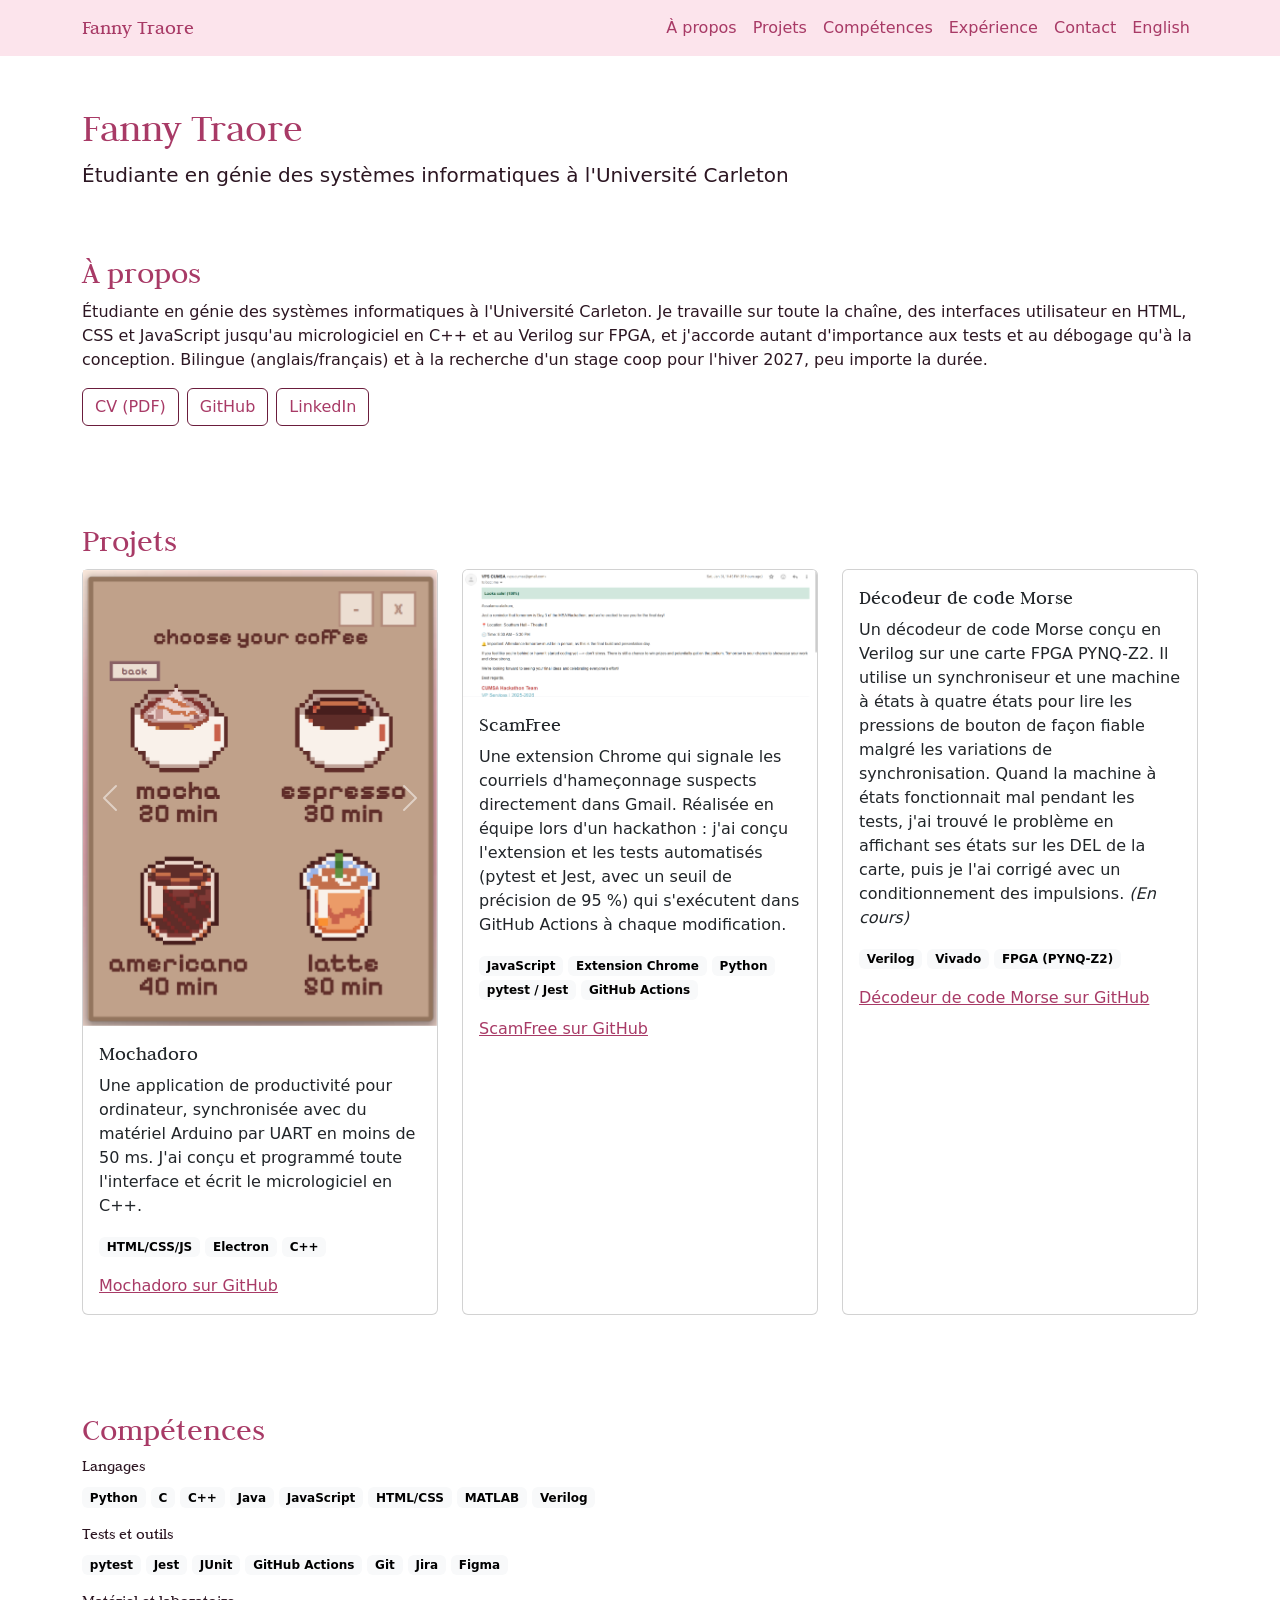
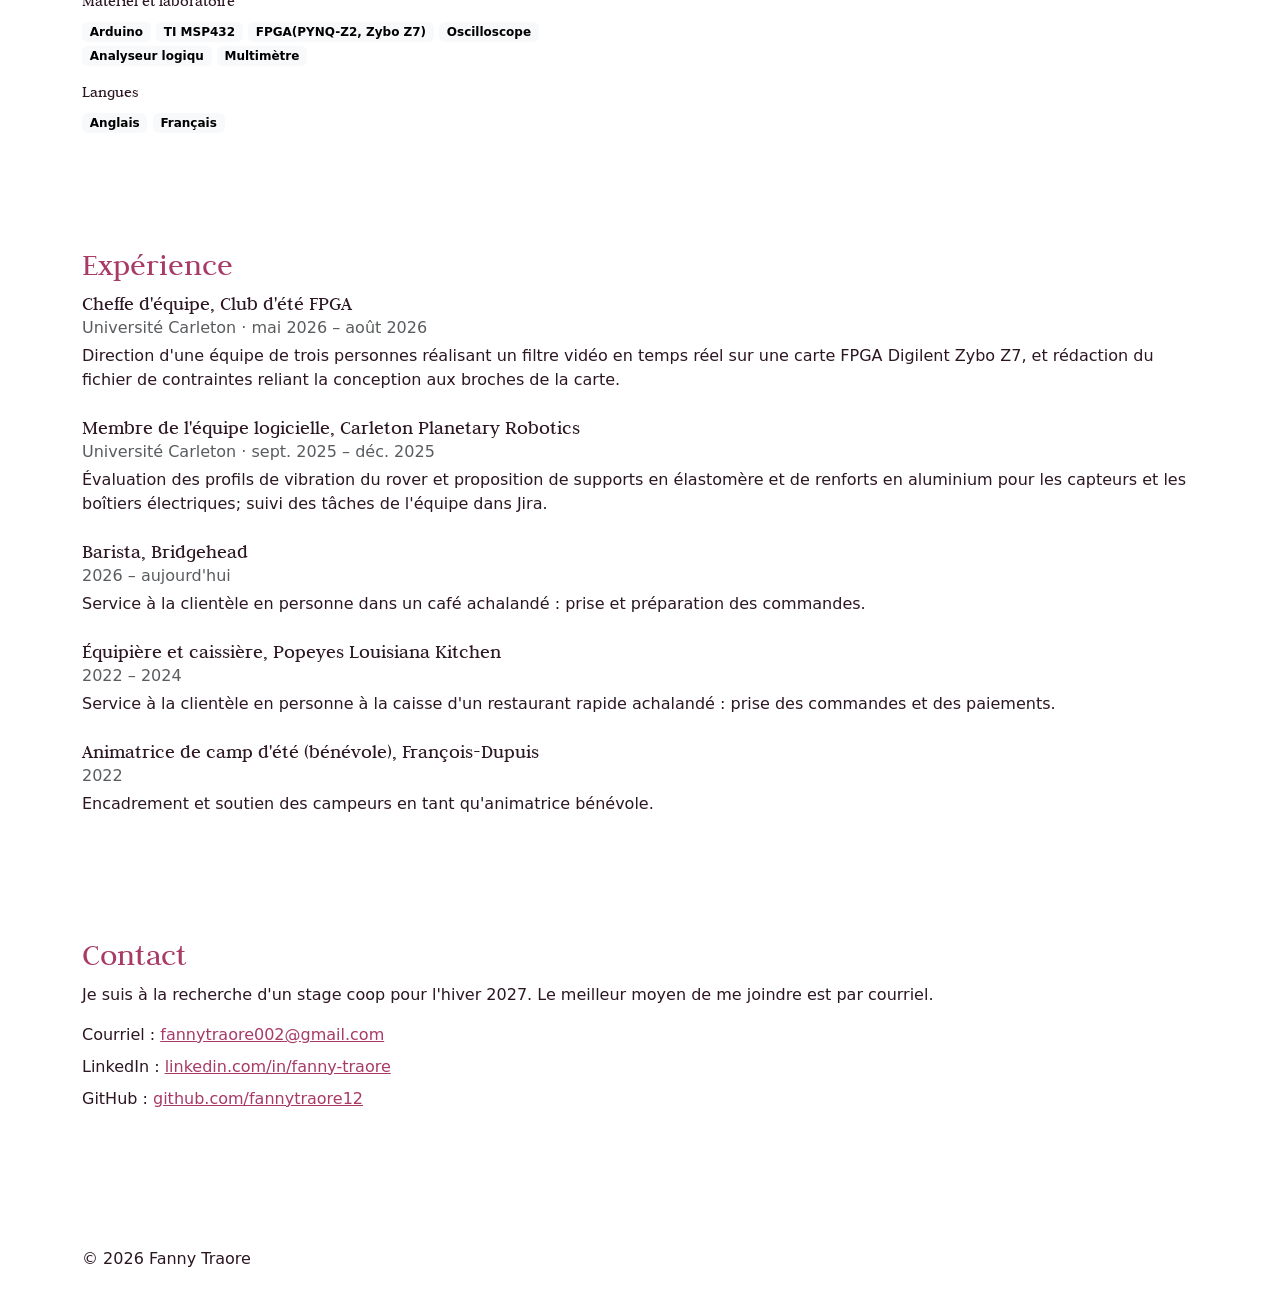
==== fr.html @ 6955444a "Added contacts french and english version" ====
<!DOCTYPE html>
<html lang="fr">
<head>
    <meta charset="UTF-8">
    <meta name="viewport" content="width=device-width, initial-scale=1">
    <meta name="description" content="Portfolio de Fanny Traore, étudiante en génie des systèmes informatiques à l'Université Carleton.">
    <title>Fanny Traore | Portfolio en génie des systèmes informatiques</title>
    <link rel="preconnect" href="https://fonts.googleapis.com">
    <link rel="preconnect" href="https://fonts.gstatic.com" crossorigin>
    <link href="https://fonts.googleapis.com/css2?family=Judson:wght@400;700&display=swap" rel="stylesheet">
    <link href="https://cdn.jsdelivr.net/npm/bootstrap@5.3.3/dist/css/bootstrap.min.css" rel="stylesheet">
    <link href="style.css" rel="stylesheet">
</head>
<body>
    <a href="#main" class="visually-hidden-focusable">Aller au contenu</a>

    <header>
        <nav class="navbar navbar-expand-md" aria-label="Navigation principale">
            <div class="container">
                <a class="navbar-brand" href="#">Fanny Traore</a>
                <button class="navbar-toggler" type="button" data-bs-toggle="collapse"
                        data-bs-target="#navLinks" aria-controls="navLinks"
                        aria-expanded="false" aria-label="Ouvrir le menu">
                    <span class="navbar-toggler-icon"></span>
                </button>
                <div class="collapse navbar-collapse" id="navLinks">
                    <ul class="navbar-nav ms-auto">
                        <li class="nav-item"><a class="nav-link" href="#about">À propos</a></li>
                        <li class="nav-item"><a class="nav-link" href="#projects">Projets</a></li>
                        <li class="nav-item"><a class="nav-link" href="#skills">Compétences</a></li>
                        <li class="nav-item"><a class="nav-link" href="#experience">Expérience</a></li>
                        <li class="nav-item"><a class="nav-link" href="#contact">Contact</a></li>
                        <li class="nav-item"><a class="nav-link" href="index.html" lang="en" hreflang="en">English</a></li>
                    </ul>
                </div>
            </div>
        </nav>
    </header>

    <main id="main" class="container py-5">
        <h1>Fanny Traore</h1>
        <p class="lead">Étudiante en génie des systèmes informatiques à l'Université Carleton</p>

        <section id="about" class="py-5">
            <h2>À propos</h2>
            <p>Étudiante en génie des systèmes informatiques à l'Université Carleton. Je travaille sur toute la chaîne, des interfaces utilisateur en HTML, CSS et JavaScript jusqu'au micrologiciel en C++ et au Verilog sur FPGA, et j'accorde autant d'importance aux tests et au débogage qu'à la conception. Bilingue (anglais/français) et à la recherche d'un stage coop pour l'hiver 2027, peu importe la durée.</p>
            <div class="d-flex gap-2 mt-3">
                <a href="Fanny_Traore_CV_General_FR.pdf" class="btn btn-outline-primary">CV (PDF)</a>
                <a href="https://github.com/fannytraore12" class="btn btn-outline-primary">GitHub</a>
                <a href="https://linkedin.com/in/fanny-traore" class="btn btn-outline-primary">LinkedIn</a>
            </div>
        </section>

        <section id="projects" class="py-5">
            <h2>Projets</h2>
            <div class="row g-4">

                <div class="col-md-4">
                    <article class="card h-100">
                        <div id="mochadoroCarousel" class="carousel slide">
                            <div class="carousel-inner">
                                <div class="carousel-item active">
                                    <img src="images/mochadoro_1.png" class="d-block w-100" alt="Écran de minuterie de Mochadoro avec les commandes de session">
                                </div>
                                <div class="carousel-item">
                                    <img src="images/mochadoro_2.png" class="d-block w-100" alt="Carte Arduino avec DEL RVB et afficheur à 7 segments câblés pour Mochadoro">
                                </div>
                            </div>
                            <button class="carousel-control-prev" type="button" data-bs-target="#mochadoroCarousel" data-bs-slide="prev">
                                <span class="carousel-control-prev-icon" aria-hidden="true"></span>
                                <span class="visually-hidden">Image précédente</span>
                            </button>
                            <button class="carousel-control-next" type="button" data-bs-target="#mochadoroCarousel" data-bs-slide="next">
                                <span class="carousel-control-next-icon" aria-hidden="true"></span>
                                <span class="visually-hidden">Image suivante</span>
                            </button>
                        </div>
                        <div class="card-body">
                            <h3 class="card-title h5">Mochadoro</h3>
                            <p class="card-text">Une application de productivité pour ordinateur, synchronisée avec du matériel Arduino par UART en moins de 50 ms. J'ai conçu et programmé toute l'interface et écrit le micrologiciel en C++.</p>
                            <p>
                                <span class="badge text-bg-light">HTML/CSS/JS</span>
                                <span class="badge text-bg-light">Electron</span>
                                <span class="badge text-bg-light">C++</span>
                            </p>
                            <a href="https://github.com/fannytraore12/mochadoro" class="card-link">Mochadoro sur GitHub</a>
                        </div>
                    </article>
                </div>
                <div class="col-md-4">
                    <article class="card h-100">
                        <img src="images/scamfree.png" class="card-img-top"
                             alt="Alerte d'hameçonnage de ScamFree affichée dans une boîte de réception Gmail">
                        <div class="card-body">
                            <h3 class="card-title h5">ScamFree</h3>
                            <p class="card-text">Une extension Chrome qui signale les courriels d'hameçonnage suspects directement dans Gmail. Réalisée en équipe lors d'un hackathon : j'ai conçu l'extension et les tests automatisés (pytest et Jest, avec un seuil de précision de 95 %) qui s'exécutent dans GitHub Actions à chaque modification.</p>
                            <p>
                                <span class="badge text-bg-light">JavaScript</span>
                                <span class="badge text-bg-light">Extension Chrome</span>
                                <span class="badge text-bg-light">Python</span>
                                <span class="badge text-bg-light">pytest / Jest</span>
                                <span class="badge text-bg-light">GitHub Actions</span>
                            </p>
                            <a href="https://github.com/fannytraore12/ScamFree" class="card-link">ScamFree sur GitHub</a>
                        </div>
                    </article>
                </div>
                <div class="col-md-4">
                    <article class="card h-100">
                        <!-- Add the board photo here once images/morsecode.png exists:
                        <img src="images/morsecode.png" class="card-img-top"
                             alt="Carte FPGA PYNQ-Z2 avec des DEL allumées pendant le décodage d'un signal Morse"> -->
                        <div class="card-body">
                            <h3 class="card-title h5">Décodeur de code Morse</h3>
                            <p class="card-text">Un décodeur de code Morse conçu en Verilog sur une carte FPGA PYNQ-Z2. Il utilise un synchroniseur et une machine à états à quatre états pour lire les pressions de bouton de façon fiable malgré les variations de synchronisation. Quand la machine à états fonctionnait mal pendant les tests, j'ai trouvé le problème en affichant ses états sur les DEL de la carte, puis je l'ai corrigé avec un conditionnement des impulsions. <em>(En cours)</em></p>
                            <p>
                                <span class="badge text-bg-light">Verilog</span>
                                <span class="badge text-bg-light">Vivado</span>
                                <span class="badge text-bg-light">FPGA (PYNQ-Z2)</span>
                            </p>
                            <a href="https://github.com/fannytraore12/MorseCode_decoder" class="card-link">Décodeur de code Morse sur GitHub</a>
                        </div>
                    </article>
                </div>

            </div>
        </section>

        <section id="skills" class="py-5">
            <h2>Compétences</h2>
                        <div class="row g-4">
                <div class="col-md-6">
                    <h3 class="h6">Langages</h3>
                    <p>
                        <span class="badge text-bg-light">Python</span>
                        <span class="badge text-bg-light">C</span>
                        <span class="badge text-bg-light">C++</span>
                        <span class="badge text-bg-light">Java</span>
                        <span class="badge text-bg-light">JavaScript</span>
                        <span class="badge text-bg-light">HTML/CSS</span>
                        <span class="badge text-bg-light">MATLAB</span>
                        <span class="badge text-bg-light">Verilog</span>
                    </p>
                </div>
            </div>
             <div class="row g-4">
                <div class="col-md-6">
                    <h3 class="h6">Tests et outils</h3>
                    <p>
                        <span class="badge text-bg-light">pytest</span>
                        <span class="badge text-bg-light">Jest</span>
                        <span class="badge text-bg-light">JUnit</span>
                        <span class="badge text-bg-light">GitHub Actions</span>
                        <span class="badge text-bg-light">Git</span>
                        <span class="badge text-bg-light">Jira</span>
                        <span class="badge text-bg-light">Figma</span>
                    </p>
                </div>
            </div>
             <div class="row g-4">
                <div class="col-md-6">
                    <h3 class="h6">Matériel et laboratoire</h3>
                    <p>
                        <span class="badge text-bg-light">Arduino</span>
                        <span class="badge text-bg-light">TI MSP432</span>
                        <span class="badge text-bg-light">FPGA(PYNQ-Z2, Zybo Z7)</span>
                        <span class="badge text-bg-light">Oscilloscope</span>
                        <span class="badge text-bg-light">Analyseur logiqu</span>
                        <span class="badge text-bg-light">Multimètre</span>
                    </p>
                </div>
            </div>
             <div class="row g-4">
                <div class="col-md-6">
                    <h3 class="h6">Langues</h3>
                    <p>
                        <span class="badge text-bg-light">Anglais</span>
                        <span class="badge text-bg-light">Français</span>
                    </p>
                </div>
            </div>
        </section>
        <section id="experience" class="py-5">
            <h2>Expérience</h2>
            <ul class="list-unstyled">
                <li class="mb-4">
                    <h3 class="h5 mb-0">Cheffe d'équipe, Club d'été FPGA</h3>
                    <p class="text-body-secondary mb-1">Université Carleton · mai 2026 – août 2026</p>
                    <p>Direction d'une équipe de trois personnes réalisant un filtre vidéo en temps réel sur une carte FPGA Digilent Zybo Z7, et rédaction du fichier de contraintes reliant la conception aux broches de la carte.</p>
                </li>
                <li class="mb-4">
                    <h3 class="h5 mb-0">Membre de l'équipe logicielle, Carleton Planetary Robotics</h3>
                    <p class="text-body-secondary mb-1">Université Carleton · sept. 2025 – déc. 2025</p>
                    <p>Évaluation des profils de vibration du rover et proposition de supports en élastomère et de renforts en aluminium pour les capteurs et les boîtiers électriques; suivi des tâches de l'équipe dans Jira.</p>
                </li>
                <li class="mb-4">
                    <h3 class="h5 mb-0">Barista, Bridgehead</h3>
                    <p class="text-body-secondary mb-1">2026 – aujourd'hui</p>
                    <p>Service à la clientèle en personne dans un café achalandé : prise et préparation des commandes.</p>
                </li>
                <li class="mb-4">
                    <h3 class="h5 mb-0">Équipière et caissière, Popeyes Louisiana Kitchen</h3>
                    <p class="text-body-secondary mb-1">2022 – 2024</p>
                    <p>Service à la clientèle en personne à la caisse d'un restaurant rapide achalandé : prise des commandes et des paiements.</p>
                </li>
                <li class="mb-4">
                    <h3 class="h5 mb-0">Animatrice de camp d'été (bénévole), François-Dupuis</h3>
                    <p class="text-body-secondary mb-1">2022</p>
                    <p>Encadrement et soutien des campeurs en tant qu'animatrice bénévole.</p>
                </li>
            </ul>
        </section>
        <section id="contact" class="py-5">
            <h2>Contact</h2>
            <p>Je suis à la recherche d'un stage coop pour l'hiver 2027. Le meilleur moyen de me joindre est par courriel.</p>
            <ul class="list-unstyled">
                <li class="mb-2">Courriel : <a href="mailto:fannytraore002@gmail.com">fannytraore002@gmail.com</a></li>
                <li class="mb-2">LinkedIn : <a href="https://linkedin.com/in/fanny-traore">linkedin.com/in/fanny-traore</a></li>
                <li class="mb-2">GitHub : <a href="https://github.com/fannytraore12">github.com/fannytraore12</a></li>
        </ul>
    </section>
    </main>

    <footer class="container py-4">
        <p>&copy; 2026 Fanny Traore</p>
    </footer>

    <script src="https://cdn.jsdelivr.net/npm/bootstrap@5.3.3/dist/js/bootstrap.bundle.min.js"></script>
</body>
</html>
---- style.css ----
:root{
    --pink-accents:  #a83a66;
    --pink-dark: #6b1d3d;
    --pink-soft: #FCE4EC;
    --text: #2c1622;  
}

h1, h2, h3, .navbar-brand{
    font-family: "Judson", serif;
    color: var(--pink-accents);
}

.navbar{
    background-color: var(--pink-soft);
}
.navbar, .nav-link{
    color: var(--pink-accents);
}
.vavbar, nav-link:hover{
    color:var(--pink-dark);
}
a{
    color:var(--pink-accents);
}
a:hover{
    color:var(--pink-dark);
}

a:focus-visible{
    outline: 3px solid var(--pink-dark);
    outline-offset: 2px;
}

body{
    color: var(--text);
}

.btn-outline-primary{
    --bs-btn-color: var(--pink-accents);
    --bs-btn-border: var(--pink-accents);
    --bs-btn-hover-color: var(#fff);
    --bs-btn-hover-bg: var(--pink-dark);
    --bs-btn-border-color: var(--pink-dark);
    --bs-btn-focus-shadow-rgb: 168, 58, 102;
}
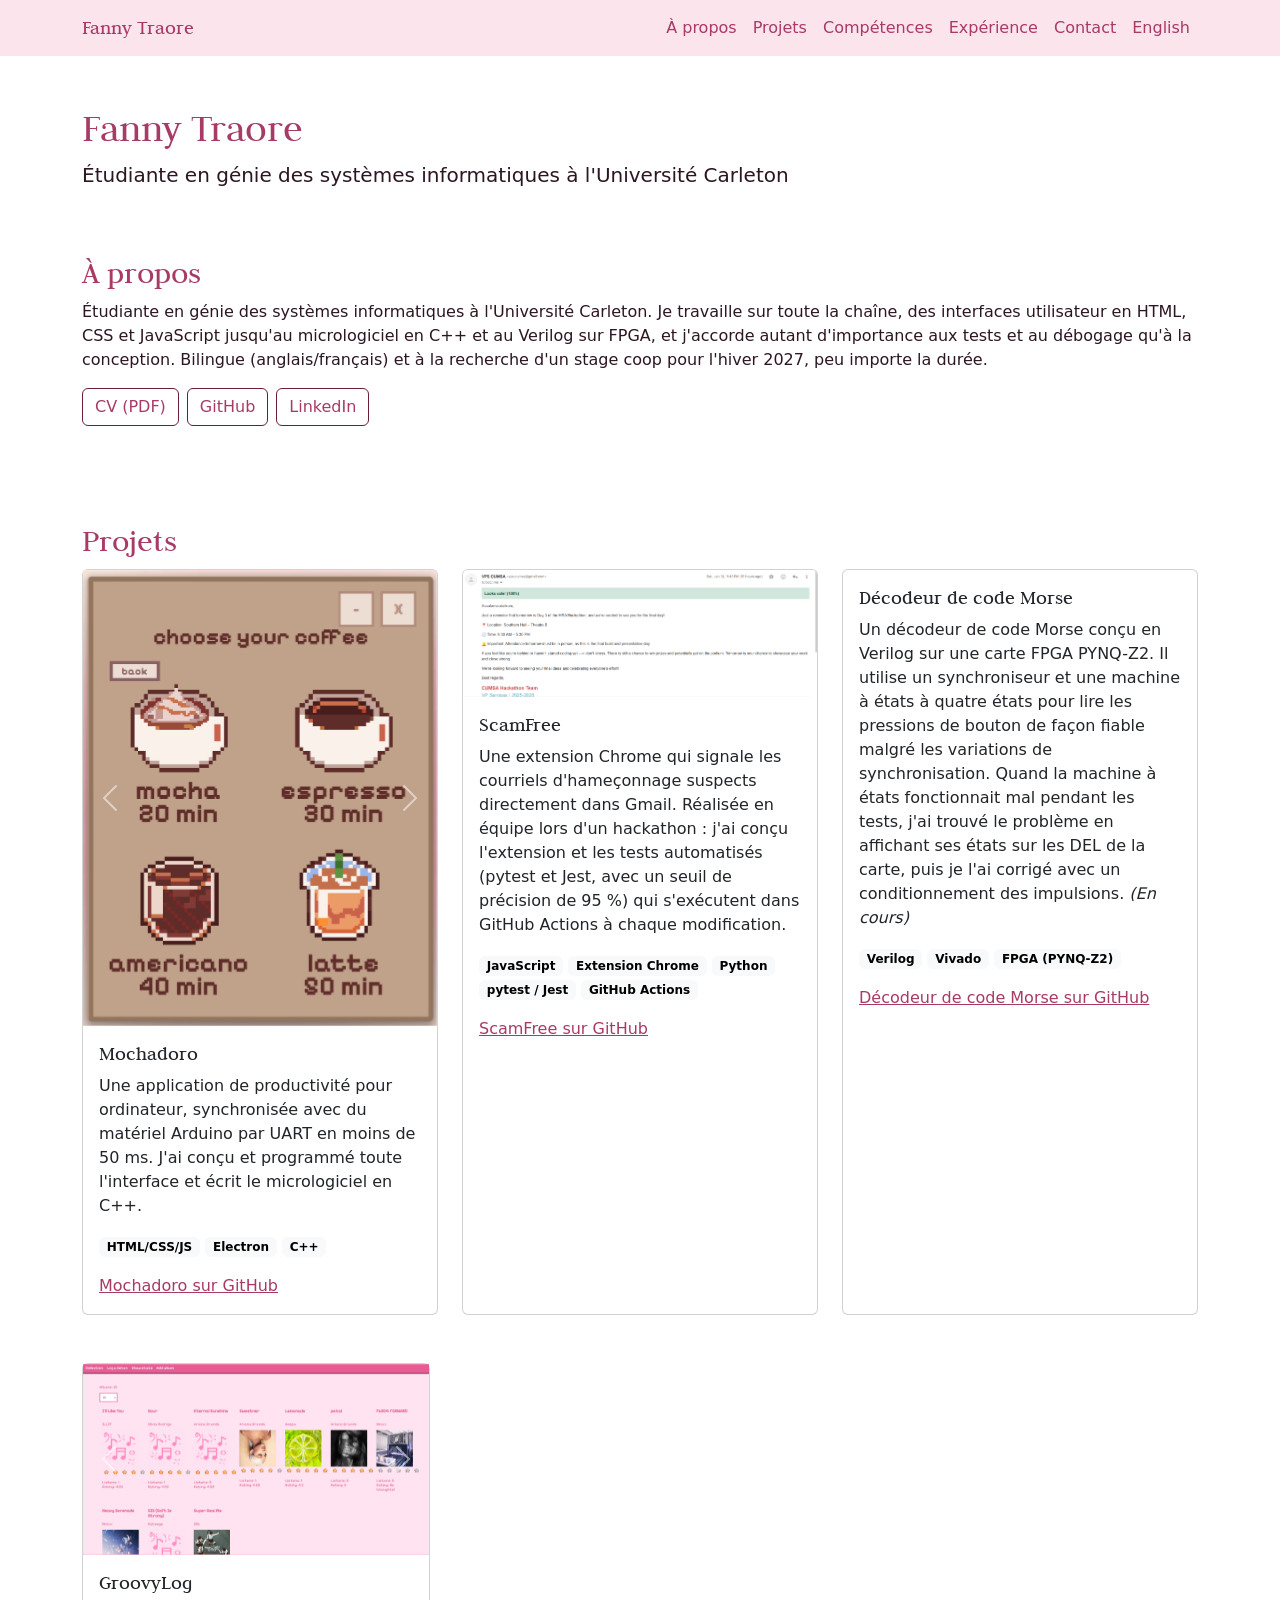
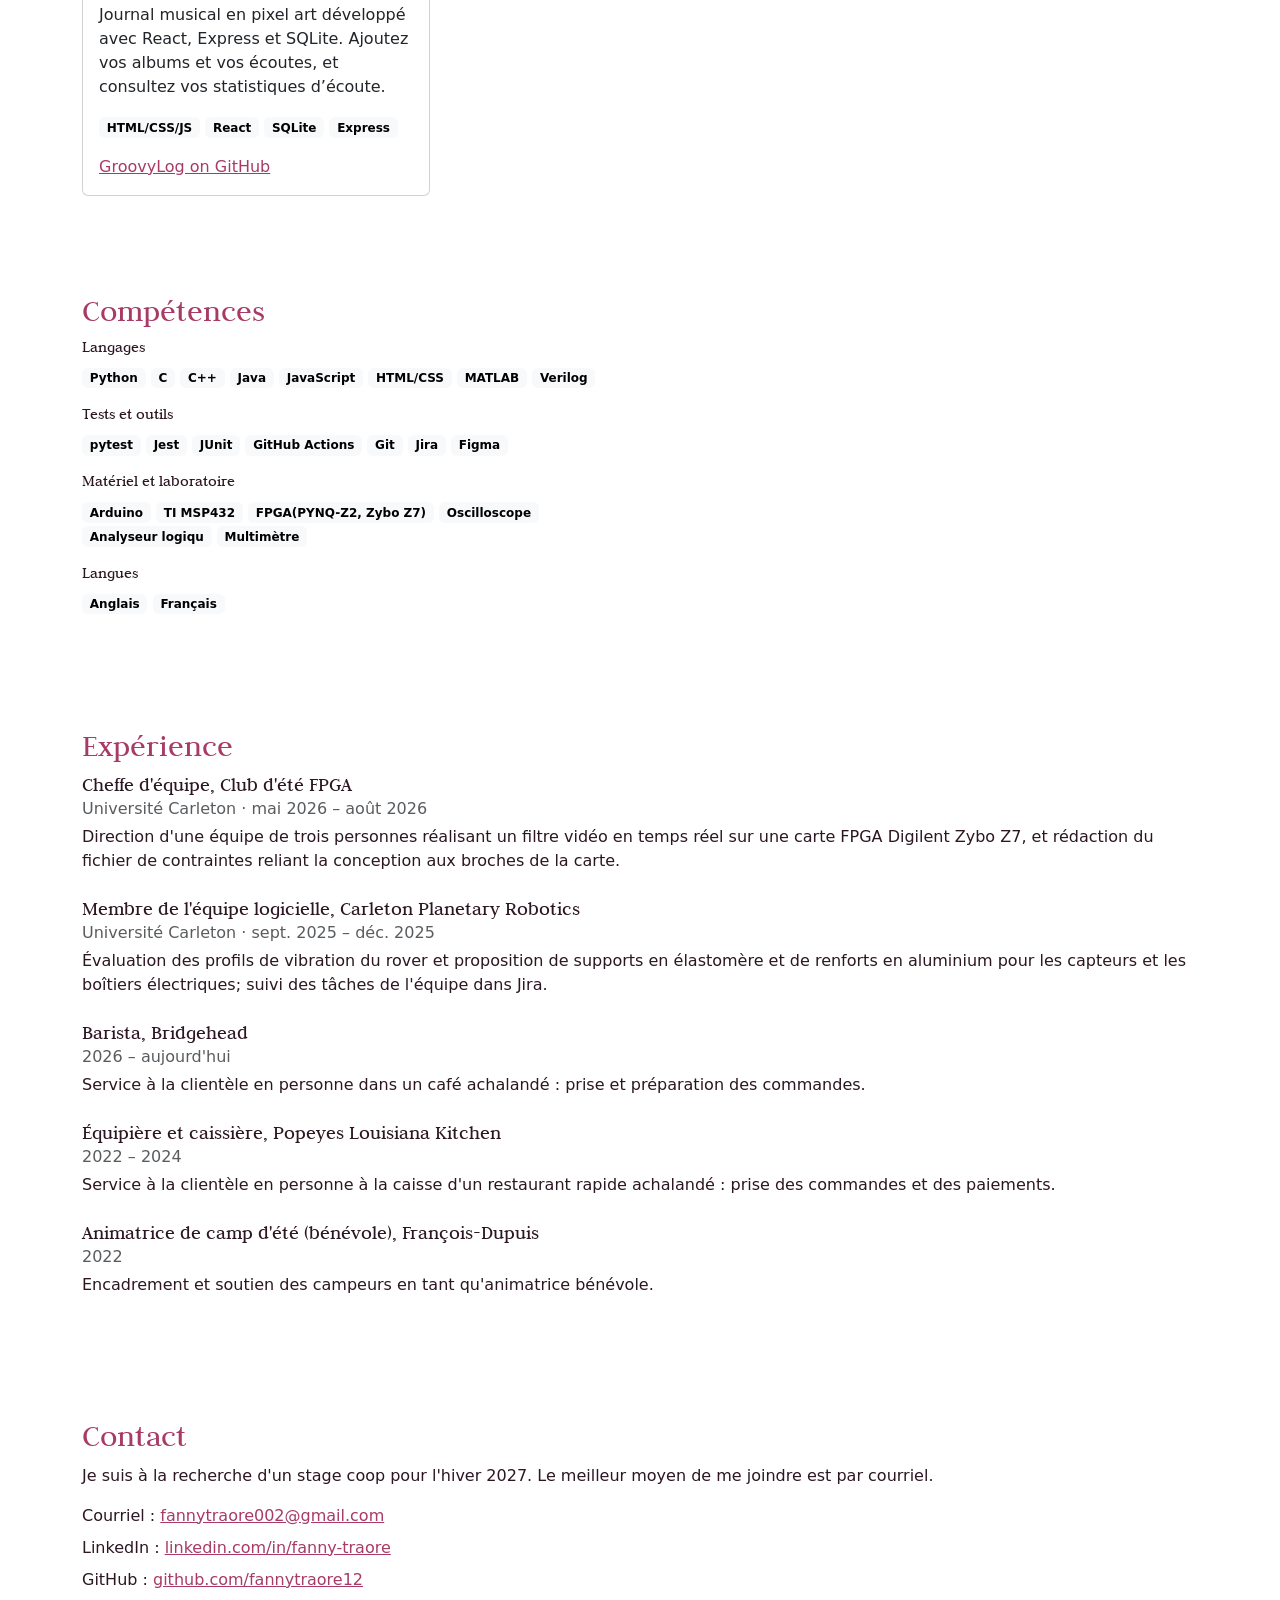
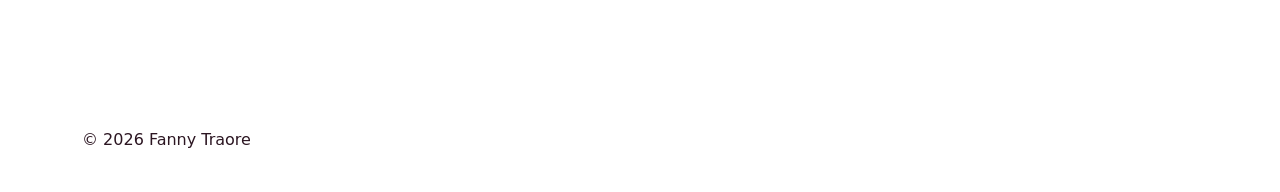
==== commit 2f67bdc9: "Added GroovyLog to portfolio, new languages, and new update gen resume for eng an french version" ====
--- a/fr.html
+++ b/fr.html
@@ -10,6 +10,7 @@
     <link href="https://fonts.googleapis.com/css2?family=Judson:wght@400;700&display=swap" rel="stylesheet">
     <link href="https://cdn.jsdelivr.net/npm/bootstrap@5.3.3/dist/css/bootstrap.min.css" rel="stylesheet">
     <link href="style.css" rel="stylesheet">
+    <link rel="icon" href="data:image/svg+xml,<svg xmlns='http://www.w3.org/2000/svg' viewBox='0 0 100 100'><text y='.9em' font-size='90'>☕</text></svg>">
 </head>
 <body>
     <a href="#main" class="visually-hidden-focusable">Aller au contenu</a>
@@ -66,11 +67,11 @@
                                     <img src="images/mochadoro_2.png" class="d-block w-100" alt="Carte Arduino avec DEL RVB et afficheur à 7 segments câblés pour Mochadoro">
                                 </div>
                             </div>
-                            <button class="carousel-control-prev" type="button" data-bs-target="#mochadoroCarousel" data-bs-slide="prev">
+                            <button class="carousel-control-prev" type="button" data-bs-target="#mochadoroCarousel" data-bs-slide="prev" data-bs-theme ="dark">
                                 <span class="carousel-control-prev-icon" aria-hidden="true"></span>
                                 <span class="visually-hidden">Image précédente</span>
                             </button>
-                            <button class="carousel-control-next" type="button" data-bs-target="#mochadoroCarousel" data-bs-slide="next">
+                            <button class="carousel-control-next" type="button" data-bs-target="#mochadoroCarousel" data-bs-slide="next" data-bs-theme ="dark">
                                 <span class="carousel-control-next-icon" aria-hidden="true"></span>
                                 <span class="visually-hidden">Image suivante</span>
                             </button>
@@ -107,9 +108,7 @@
                 </div>
                 <div class="col-md-4">
                     <article class="card h-100">
-                        <!-- Add the board photo here once images/morsecode.png exists:
-                        <img src="images/morsecode.png" class="card-img-top"
-                             alt="Carte FPGA PYNQ-Z2 avec des DEL allumées pendant le décodage d'un signal Morse"> -->
+                        <!--<img src="images/morsecode.png" class="card-img-top"!-->
                         <div class="card-body">
                             <h3 class="card-title h5">Décodeur de code Morse</h3>
                             <p class="card-text">Un décodeur de code Morse conçu en Verilog sur une carte FPGA PYNQ-Z2. Il utilise un synchroniseur et une machine à états à quatre états pour lire les pressions de bouton de façon fiable malgré les variations de synchronisation. Quand la machine à états fonctionnait mal pendant les tests, j'ai trouvé le problème en affichant ses états sur les DEL de la carte, puis je l'ai corrigé avec un conditionnement des impulsions. <em>(En cours)</em></p>
@@ -122,7 +121,46 @@
                         </div>
                     </article>
                 </div>
-
+                <div class="row g-4">
+                <div class="col-md-4">
+                    <article class="card h-100">
+                        <div id="GroovyCarousel" class="carousel slide">
+                            <div class="carousel-inner">
+                                <div class="carousel-item active">
+                                    <img src="images/collection.png" class="d-block w-100" alt="Mochadoro timer screen showing session controls">
+                                </div>
+                                <div class="carousel-item">
+                                    <img src="images/add-album.png" class="d-block w-100" alt="Arduino board with RGB LEDs and 7-segment display wired for Mochadoro">
+                                </div>
+                                <div class="carousel-item">
+                                    <img src="images/log-listen.png" class="d-block w-100" alt="Arduino board with RGB LEDs and 7-segment display wired for Mochadoro">
+                                </div>
+                                <div class="carousel-item">
+                                    <img src="images/stats.png" class="d-block w-100" alt="Arduino board with RGB LEDs and 7-segment display wired for Mochadoro">
+                                </div>
+                            </div>
+                            <button class="carousel-control-prev" type="button" data-bs-target="#GroovyCarousel" data-bs-slide="prev" data-bs-theme ="dark">
+                                <span class="carousel-control-prev-icon" aria-hidden="true"></span>
+                                <span class="visually-hidden">Image précédente</span>
+                            </button>
+                            <button class="carousel-control-next" type="button" data-bs-target="#GroovyCarousel" data-bs-slide="next" data-bs-theme ="dark">
+                                <span class="carousel-control-next-icon" aria-hidden="true"></span>
+                                <span class="visually-hidden">Image suivante</span>
+                            </button>
+                        </div>
+                        <div class="card-body">
+                            <h3 class="card-title h5">GroovyLog</h3>
+                            <p class="card-text">Journal musical en pixel art développé avec React, Express et SQLite. Ajoutez vos albums et vos écoutes, et consultez vos statistiques d’écoute.</p>
+                            <p>
+                                <span class="badge text-bg-light">HTML/CSS/JS</span>
+                                <span class="badge text-bg-light">React</span>
+                                <span class="badge text-bg-light">SQLite</span>
+                                <span class="badge text-bg-light">Express</span>
+                            </p>
+                            <a href="https://github.com/fannytraore12/GroovyLog" class="card-link">GroovyLog on GitHub</a>
+                        </div>
+                    </article>
+                </div>
             </div>
         </section>
 
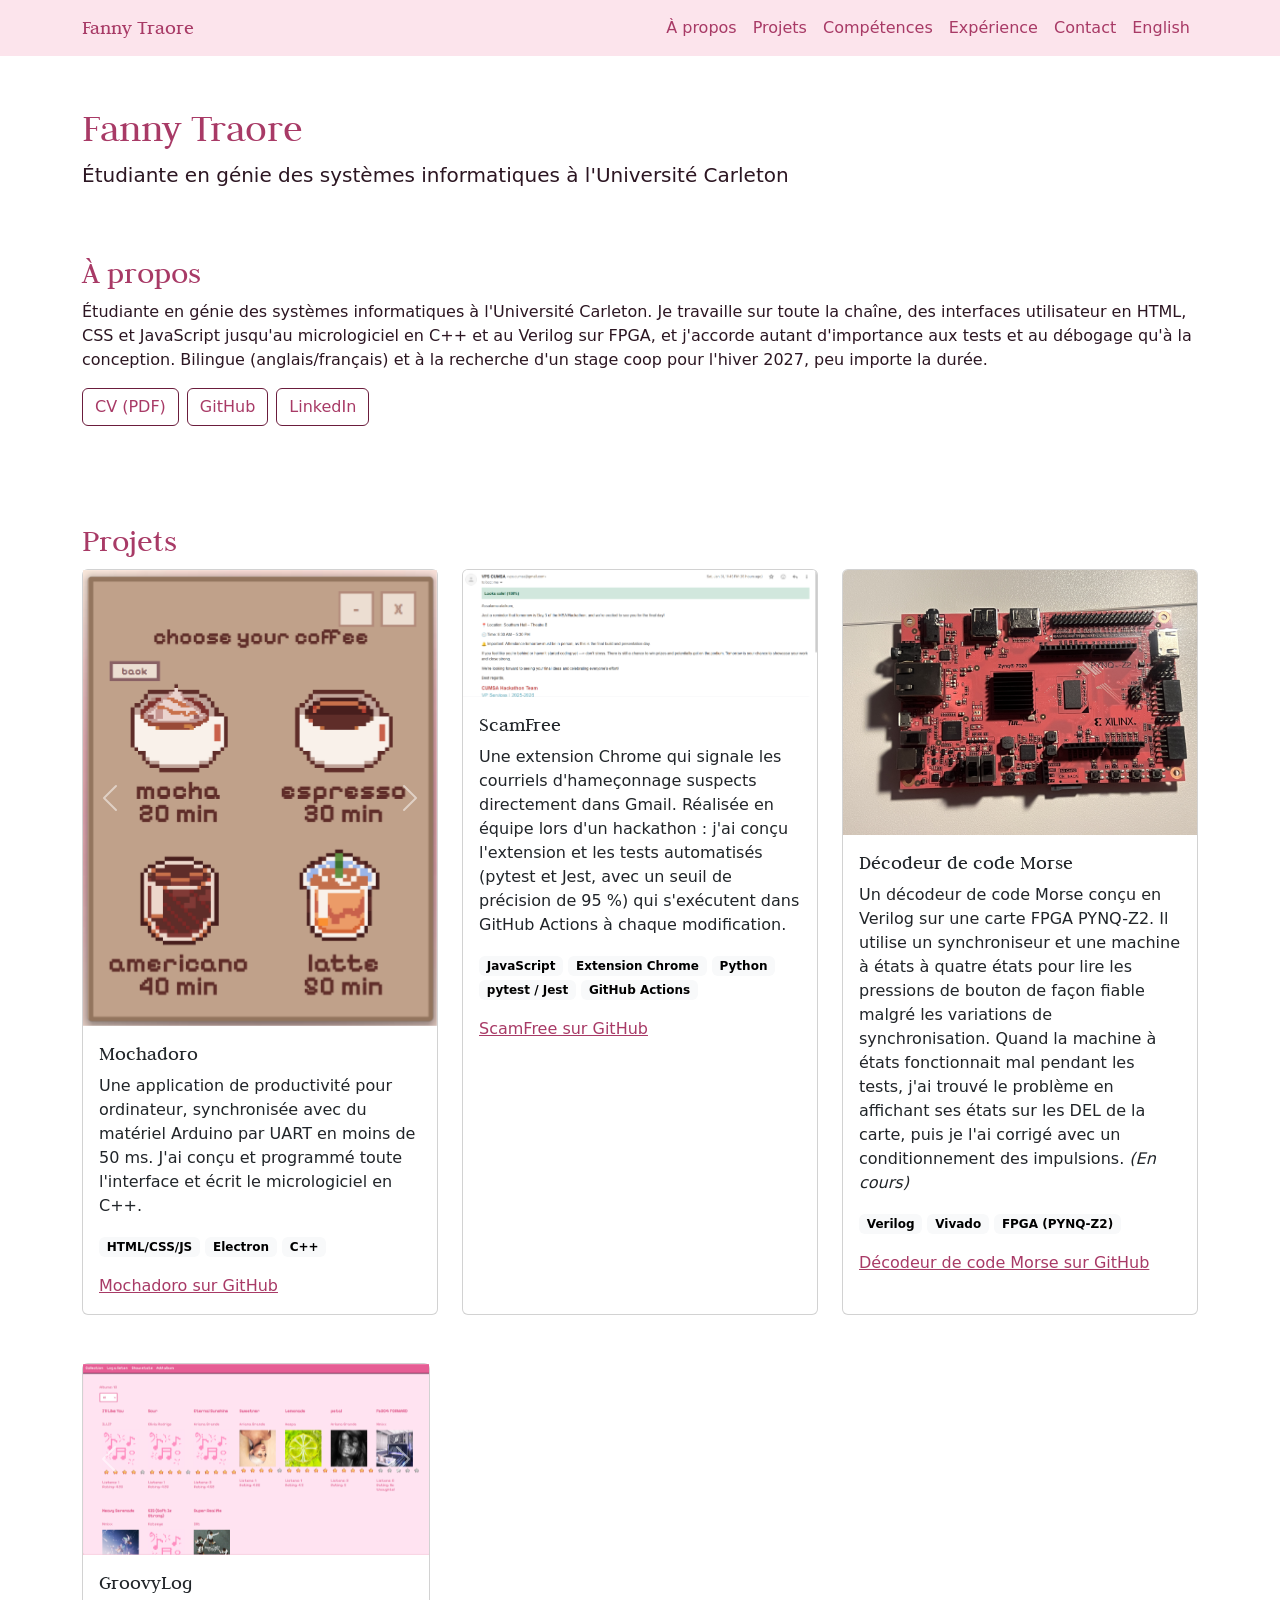
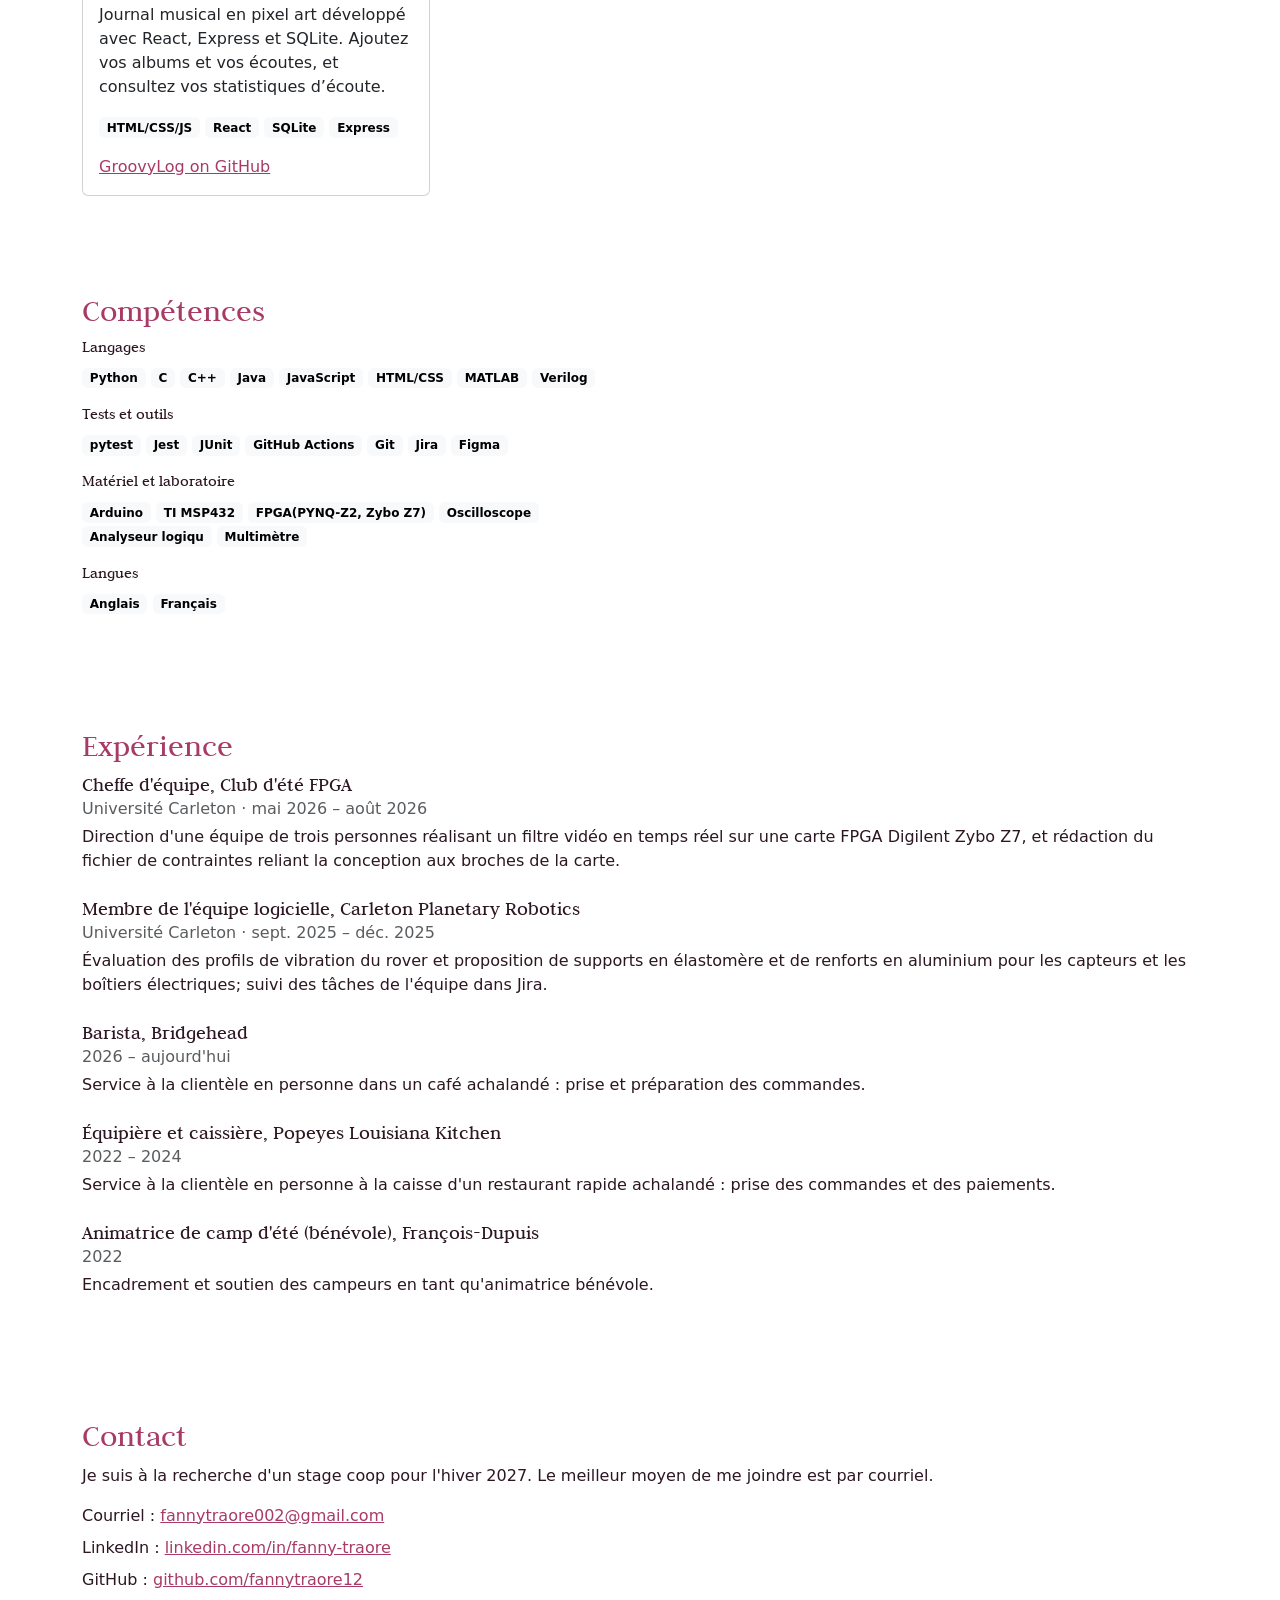
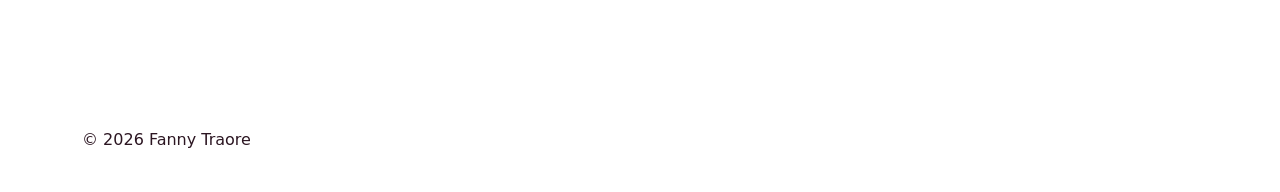
==== commit 15aad74c: "added fpga picture" ====
--- a/fr.html
+++ b/fr.html
@@ -108,7 +108,7 @@
                 </div>
                 <div class="col-md-4">
                     <article class="card h-100">
-                        <!--<img src="images/morsecode.png" class="card-img-top"!-->
+                        <img src = "images/fpga.png" class = "card-img-top" alt = "Fpga boar picture">
                         <div class="card-body">
                             <h3 class="card-title h5">Décodeur de code Morse</h3>
                             <p class="card-text">Un décodeur de code Morse conçu en Verilog sur une carte FPGA PYNQ-Z2. Il utilise un synchroniseur et une machine à états à quatre états pour lire les pressions de bouton de façon fiable malgré les variations de synchronisation. Quand la machine à états fonctionnait mal pendant les tests, j'ai trouvé le problème en affichant ses états sur les DEL de la carte, puis je l'ai corrigé avec un conditionnement des impulsions. <em>(En cours)</em></p>
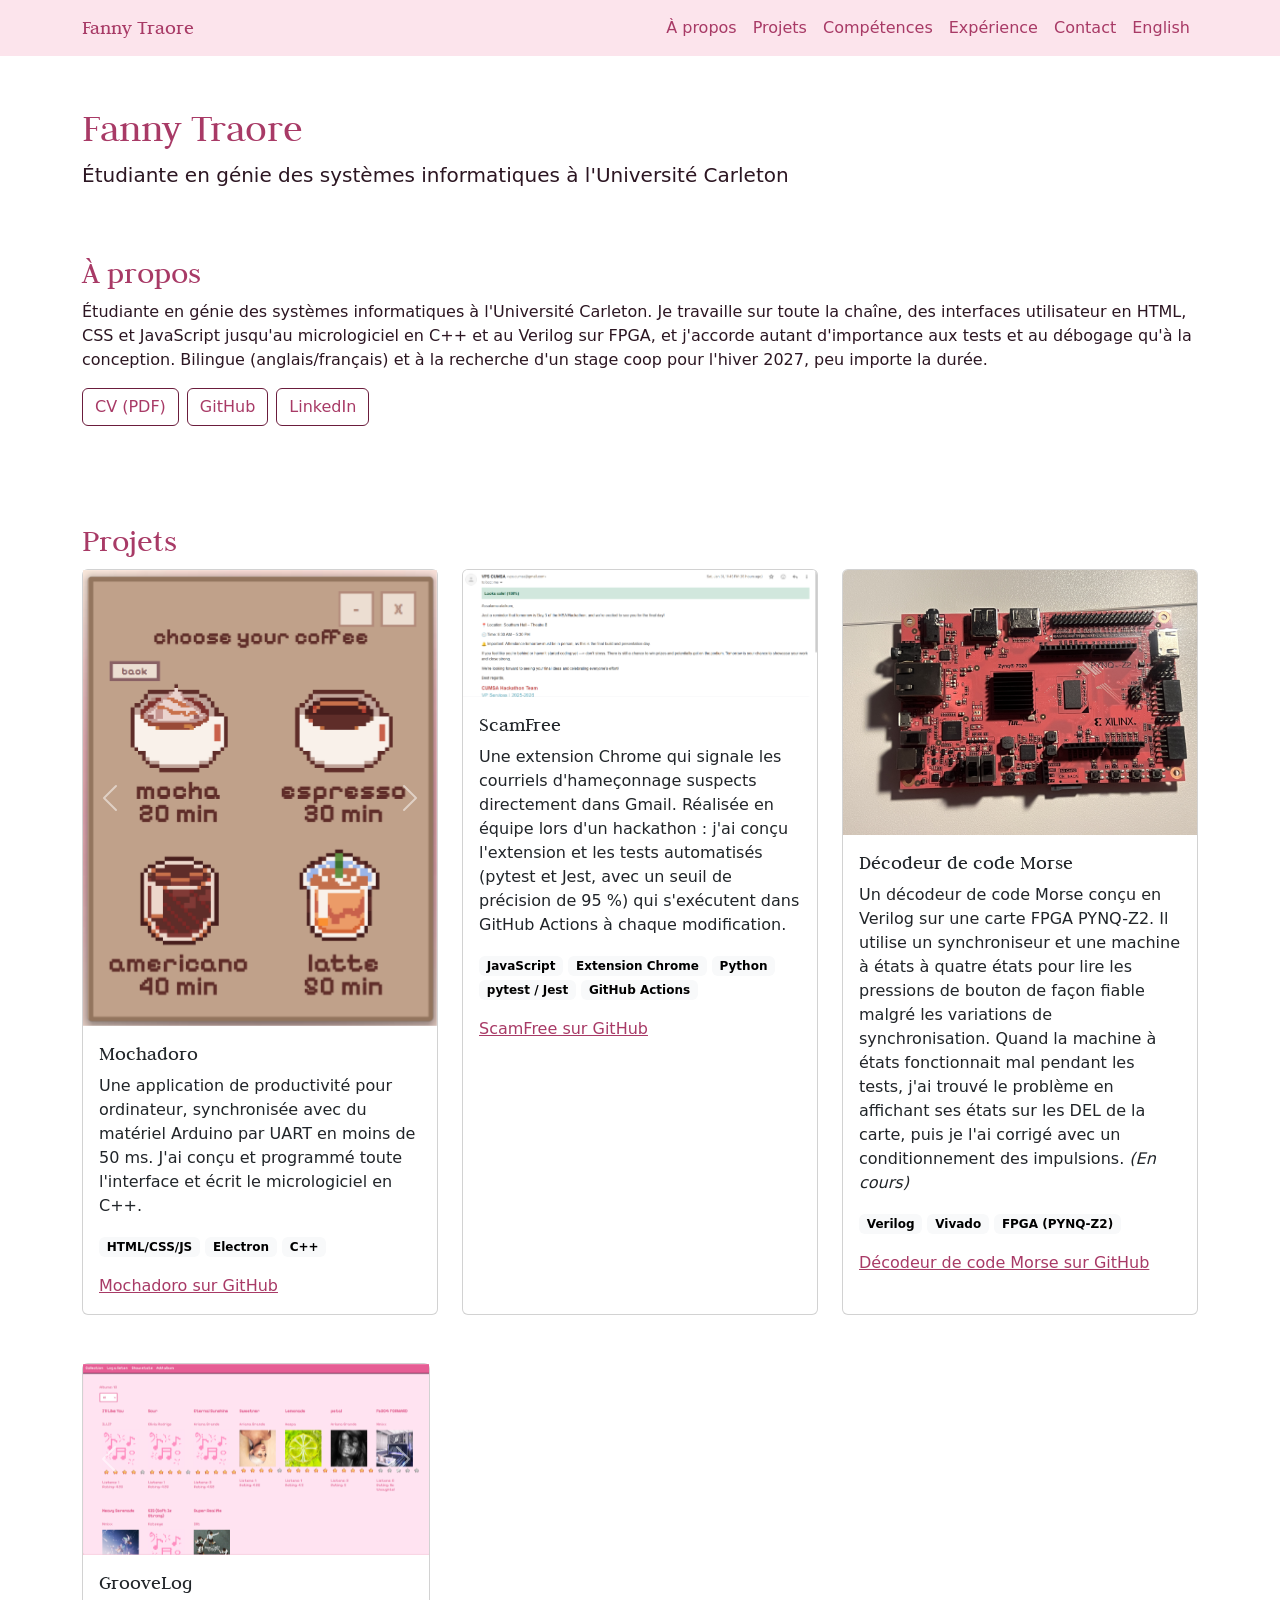
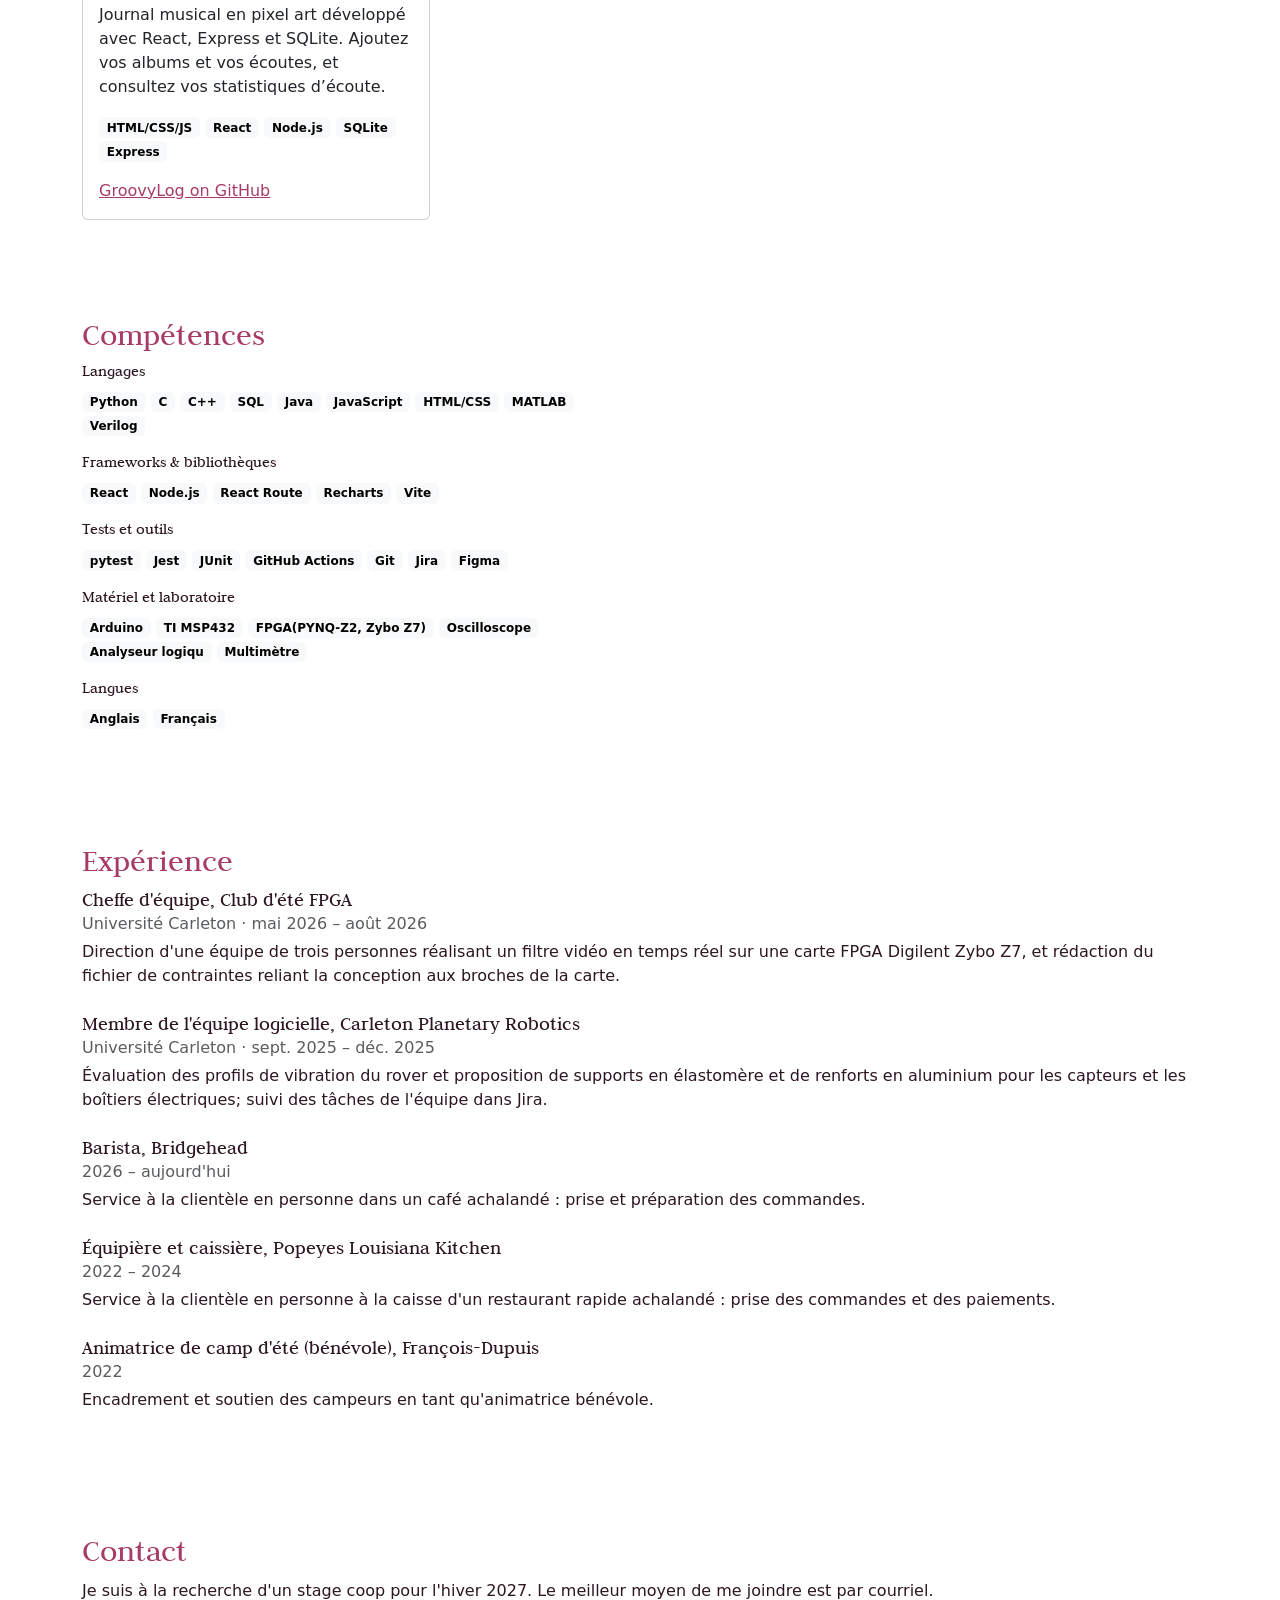
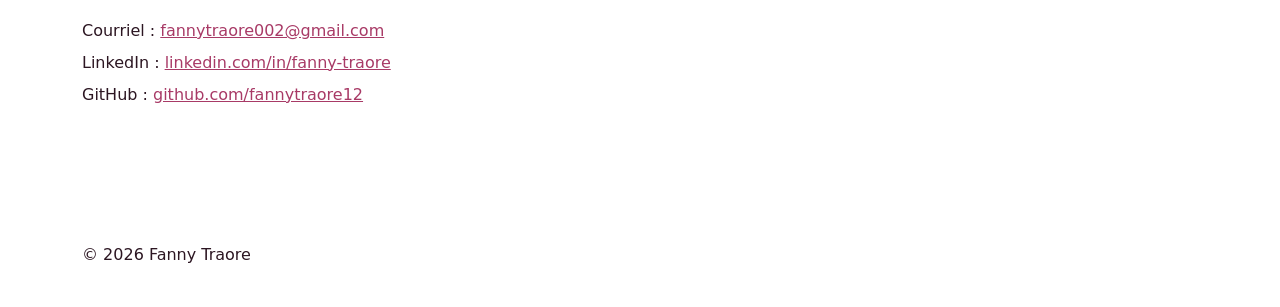
==== commit 70e1b943: "fixed format" ====
--- a/fr.html
+++ b/fr.html
@@ -149,11 +149,12 @@
                             </button>
                         </div>
                         <div class="card-body">
-                            <h3 class="card-title h5">GroovyLog</h3>
+                            <h3 class="card-title h5">GrooveLog</h3>
                             <p class="card-text">Journal musical en pixel art développé avec React, Express et SQLite. Ajoutez vos albums et vos écoutes, et consultez vos statistiques d’écoute.</p>
                             <p>
                                 <span class="badge text-bg-light">HTML/CSS/JS</span>
                                 <span class="badge text-bg-light">React</span>
+                                <span class="badge text-bg-light">Node.js</span>
                                 <span class="badge text-bg-light">SQLite</span>
                                 <span class="badge text-bg-light">Express</span>
                             </p>
@@ -173,11 +174,24 @@
                         <span class="badge text-bg-light">Python</span>
                         <span class="badge text-bg-light">C</span>
                         <span class="badge text-bg-light">C++</span>
+                        <span class="badge text-bg-light">SQL</span>
                         <span class="badge text-bg-light">Java</span>
                         <span class="badge text-bg-light">JavaScript</span>
                         <span class="badge text-bg-light">HTML/CSS</span>
                         <span class="badge text-bg-light">MATLAB</span>
                         <span class="badge text-bg-light">Verilog</span>
+                    </p>
+                </div>
+            </div>
+                      <div class="row g-4">
+                <div class="col-md-6">
+                    <h3 class="h6">Frameworks & bibliothèques</h3>
+                    <p>
+                        <span class="badge text-bg-light">React</span>
+                        <span class="badge text-bg-light">Node.js</span>
+                        <span class="badge text-bg-light">React Route</span>
+                        <span class="badge text-bg-light">Recharts</span>
+                        <span class="badge text-bg-light">Vite</span>
                     </p>
                 </div>
             </div>
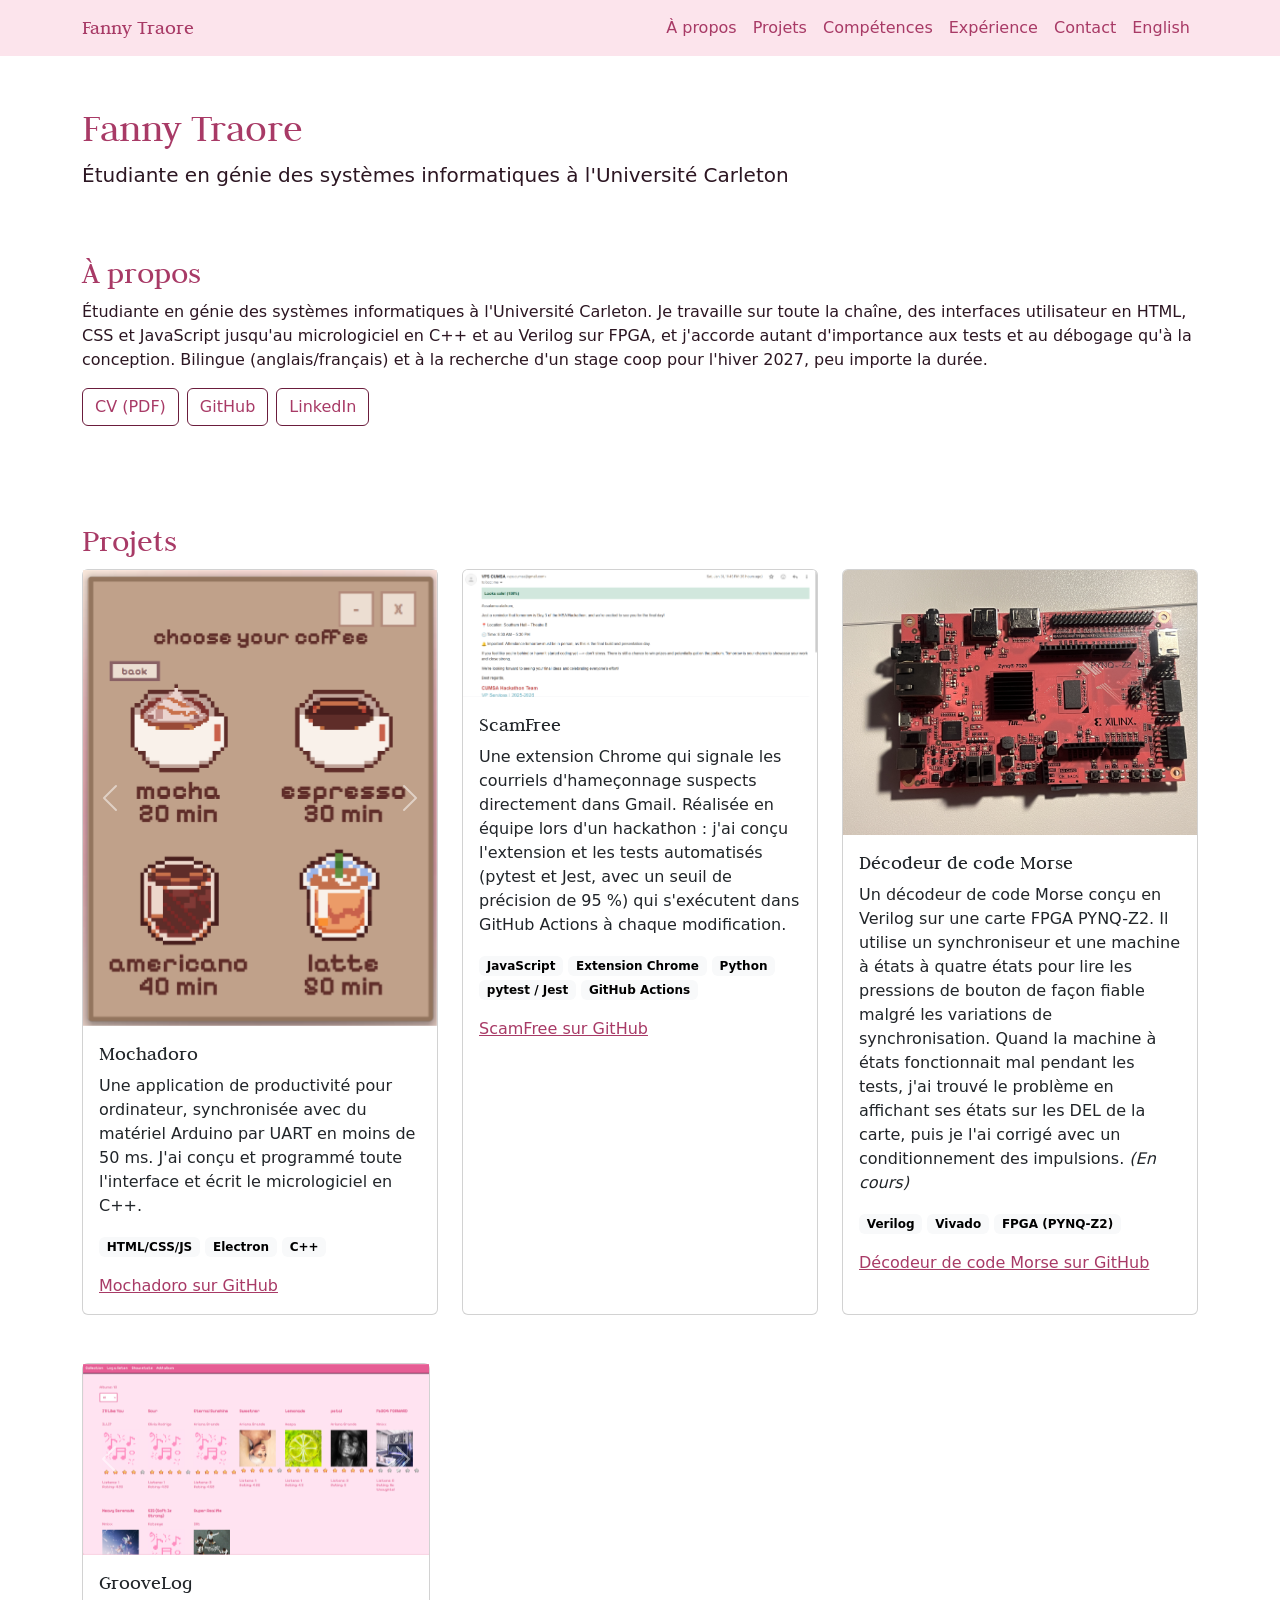
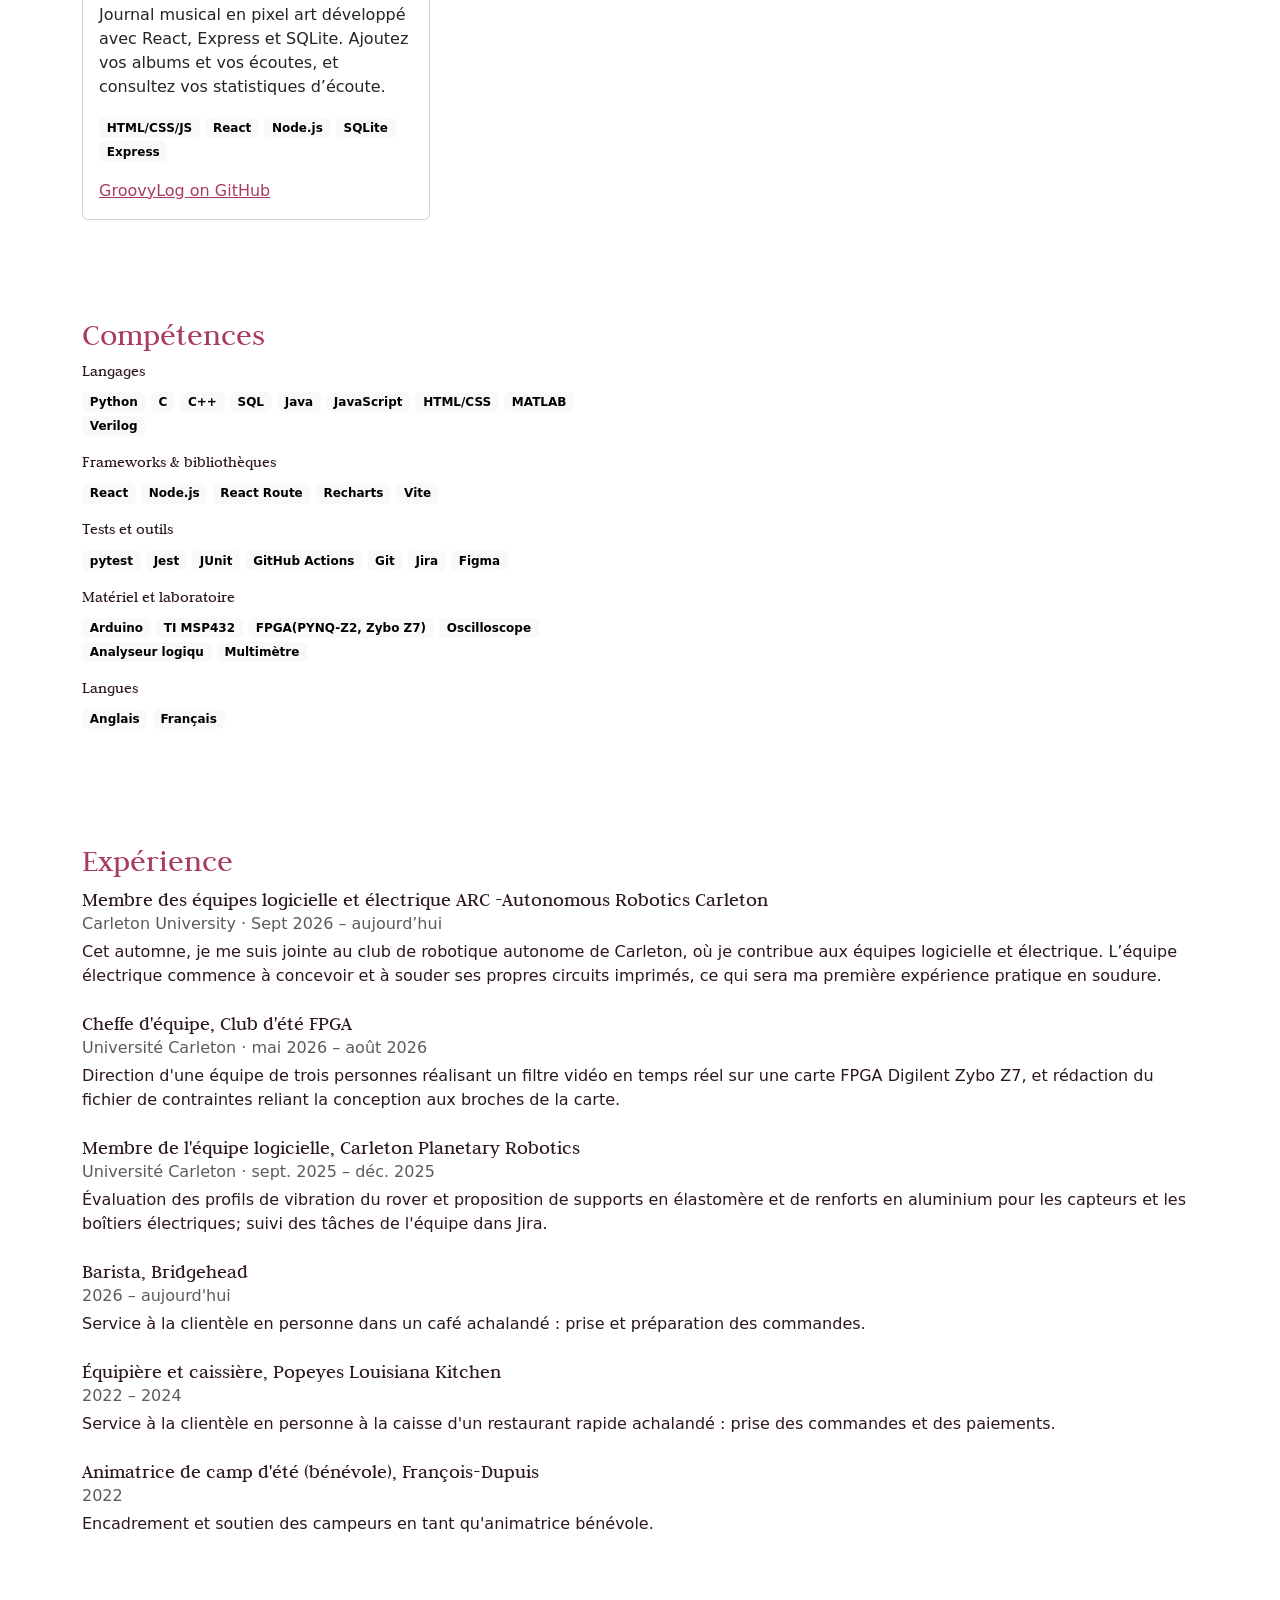
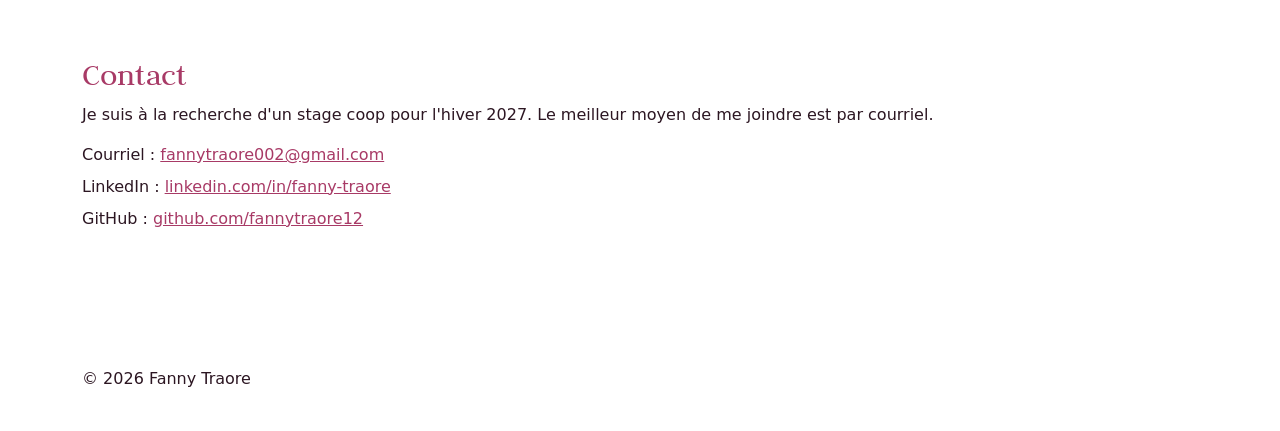
==== commit 35886d18: "#" ====
--- a/fr.html
+++ b/fr.html
@@ -236,6 +236,11 @@
             <h2>Expérience</h2>
             <ul class="list-unstyled">
                 <li class="mb-4">
+                    <h3 class="h5 mb-0">Membre des équipes logicielle et électrique ARC -Autonomous Robotics Carleton</h3>
+                    <p class="text-body-secondary mb-1">Carleton University · Sept 2026 – aujourd’hui</p>
+                    <p>Cet automne, je me suis jointe au club de robotique autonome de Carleton, où je contribue aux équipes logicielle et électrique. L’équipe électrique commence à concevoir et à souder ses propres circuits imprimés, ce qui sera ma première expérience pratique en soudure.</p>
+                </li>
+                <li class="mb-4">
                     <h3 class="h5 mb-0">Cheffe d'équipe, Club d'été FPGA</h3>
                     <p class="text-body-secondary mb-1">Université Carleton · mai 2026 – août 2026</p>
                     <p>Direction d'une équipe de trois personnes réalisant un filtre vidéo en temps réel sur une carte FPGA Digilent Zybo Z7, et rédaction du fichier de contraintes reliant la conception aux broches de la carte.</p>
